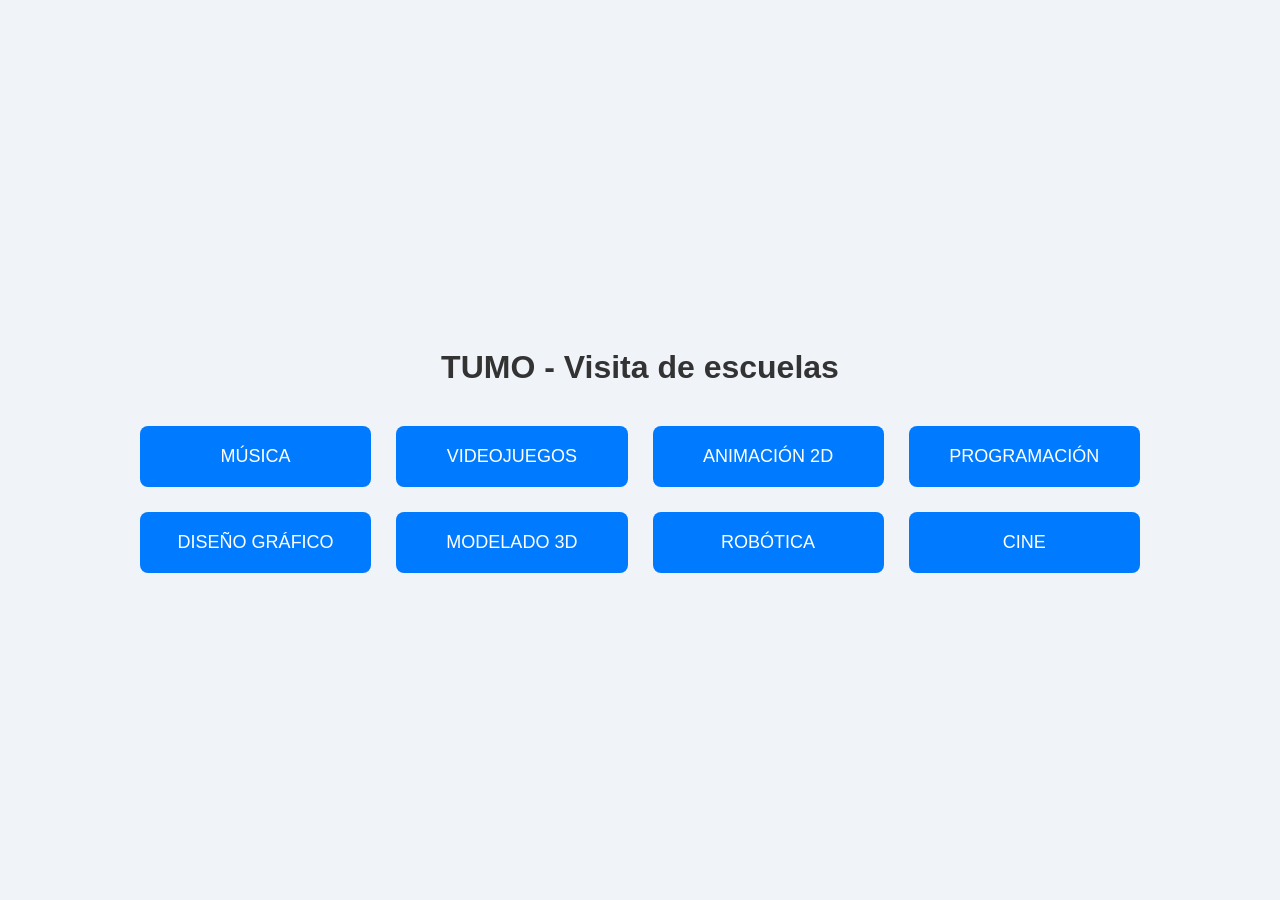
==== index.html @ 1803f35f "Update index.html" ====
<!DOCTYPE html>
<html lang="es">
<head>
  <meta charset="UTF-8">
  <meta http-equiv="X-UA-Compatible" content="IE=edge">
  <meta name="viewport" content="width=device-width, initial-scale=1.0">
  <title>Enlaces de Interés</title>
  <style>
    body {
      background-color: #f0f4f8;
      font-family: 'Segoe UI', Tahoma, Geneva, Verdana, sans-serif;
      display: flex;
      flex-direction: column;
      justify-content: center;
      align-items: center;
      height: 100vh;
      margin: 0;
    }

    h1 {
      font-size: 32px;
      color: #333;
      margin-bottom: 40px;
      text-align: center;
    }

    .contenedor {
      display: grid;
      grid-template-columns: repeat(4, 1fr); /* 4 por fila */
      grid-gap: 25px; /* Espaciado uniforme */
      width: 80%;
      max-width: 1000px;
    }

    a {
      display: flex;
      justify-content: center;
      align-items: center;
      padding: 20px 0;
      text-decoration: none;
      color: white;
      background-color: #007BFF;
      border-radius: 8px;
      font-size: 18px;
      transition: background-color 0.3s ease, transform 0.2s ease;
    }

    a:hover {
      background-color: #0056b3;
      transform: scale(1.05);
    }

    a:active {
      transform: scale(0.98);
    }

    /* Adaptación para pantallas pequeñas */
    @media (max-width: 800px) {
      .contenedor {
        grid-template-columns: repeat(2, 1fr); /* 2 por fila en tablets/móviles */
      }
    }

    @media (max-width: 500px) {
      .contenedor {
        grid-template-columns: 1fr; /* 1 por fila en pantallas muy pequeñas */
      }
    }
  </style>
</head>
<body>
  <h1>TUMO - Visita de escuelas</h1>
  <div class="contenedor">
    <a href="https://www.incredibox.com/" target="_blank">MÚSICA</a>
    <a href="https://tumo-product.github.io/PlatformGames/es_AR.html" target="_blank">VIDEOJUEGOS</a>
    <a href="https://docs.google.com/document/d/1U_kScfsVtxFEGS2MgzhLoNEV428iTcTlWOUAvETYCbE/edit?usp=sharing" target="_blank">ANIMACIÓN 2D</a>
    <a href="https://blockly.games/?lang=es" target="_blank">PROGRAMACIÓN</a>
    <a href="https://docs.google.com/document/d/1U_kScfsVtxFEGS2MgzhLoNEV428iTcTlWOUAvETYCbE/edit?usp=sharing" target="_blank">DISEÑO GRÁFICO</a>
    <a href="https://stephaneginier.com/sculptgl/" target="_blank">MODELADO 3D</a>
    <a href="https://lab.open-roberta.org/" target="_blank">ROBÓTICA</a>
    <a href="https://cloudstopmotion.com/" target="_blank">CINE</a>
  </div>
</body>
</html>
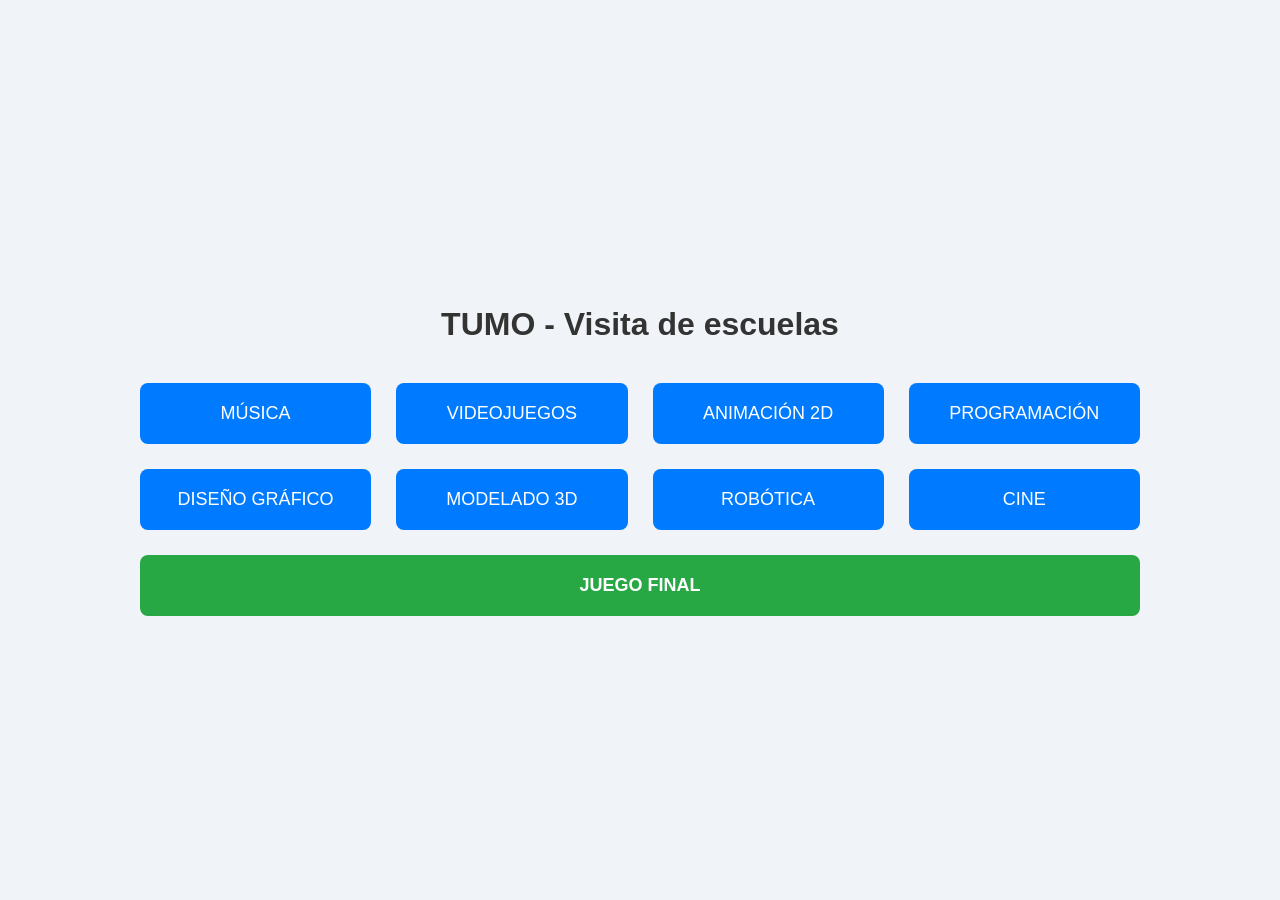
==== commit a9838971: "Update index.html" ====
--- a/index.html
+++ b/index.html
@@ -43,6 +43,7 @@
       border-radius: 8px;
       font-size: 18px;
       transition: background-color 0.3s ease, transform 0.2s ease;
+      text-align: center;
     }
 
     a:hover {
@@ -52,6 +53,17 @@
 
     a:active {
       transform: scale(0.98);
+    }
+
+    /* Estilo especial para el botón final para que resalte y ocupe toda la fila */
+    .btn-final {
+      grid-column: 1 / -1;
+      background-color: #28a745; /* Color verde para diferenciarlo */
+      font-weight: bold;
+    }
+
+    .btn-final:hover {
+      background-color: #218838;
     }
 
     /* Adaptación para pantallas pequeñas */
@@ -74,13 +86,13 @@
     <a href="https://www.incredibox.com/" target="_blank">MÚSICA</a>
     <a href="https://tumo-product.github.io/PlatformGames/es_AR.html" target="_blank">VIDEOJUEGOS</a>
     <a href="https://docs.google.com/document/d/1U_kScfsVtxFEGS2MgzhLoNEV428iTcTlWOUAvETYCbE/edit?usp=sharing" target="_blank">ANIMACIÓN 2D</a>
-    <a href="https://blockly.games/?lang=es" target="_blank">PROGRAMACIÓN</a>
+    <a href="https://compute-it.toxicode.fr/" target="_blank">PROGRAMACIÓN</a>
     <a href="https://docs.google.com/document/d/1U_kScfsVtxFEGS2MgzhLoNEV428iTcTlWOUAvETYCbE/edit?usp=sharing" target="_blank">DISEÑO GRÁFICO</a>
     <a href="https://stephaneginier.com/sculptgl/" target="_blank">MODELADO 3D</a>
     <a href="https://lab.open-roberta.org/" target="_blank">ROBÓTICA</a>
     <a href="https://cloudstopmotion.com/" target="_blank">CINE</a>
+    
+    <a href="https://create.kahoot.it/share/quien-sabe-mas-de-tumo-visitas-de-escuelas/a2e999e1-b8fb-40b3-9820-3d7c8b63f654" target="_blank" class="btn-final">JUEGO FINAL</a>
   </div>
 </body>
 </html>
-
-
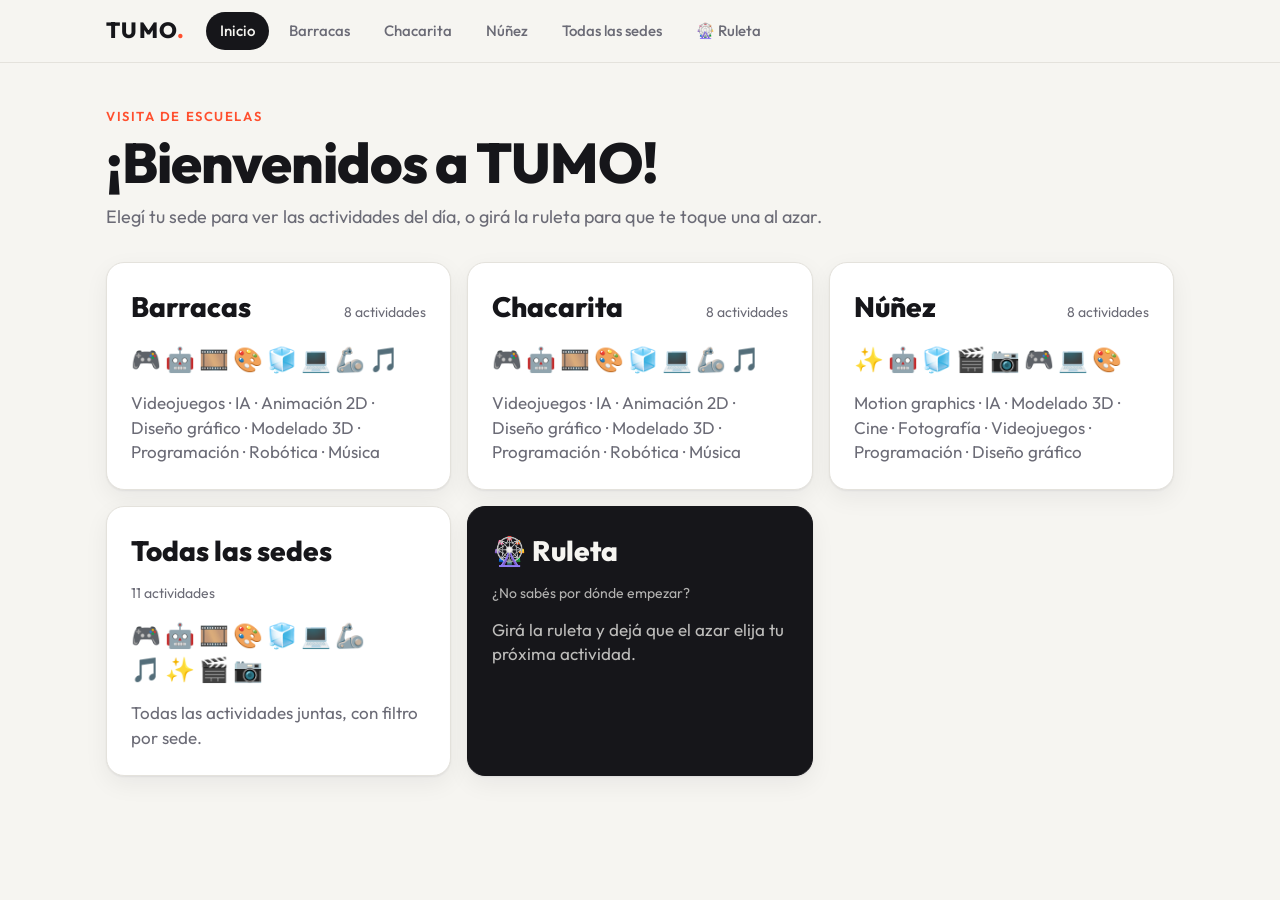
==== commit fb67b3e7: "Cambios en estructura de paginas Secciones  Inicio (index.html): una página para elegir sede, con ac" ====
--- a/index.html
+++ b/index.html
@@ -1,98 +1,24 @@
-<!DOCTYPE html>
-<html lang="es">
-<head>
-  <meta charset="UTF-8">
-  <meta http-equiv="X-UA-Compatible" content="IE=edge">
-  <meta name="viewport" content="width=device-width, initial-scale=1.0">
-  <title>Enlaces de Interés</title>
-  <style>
-    body {
-      background-color: #f0f4f8;
-      font-family: 'Segoe UI', Tahoma, Geneva, Verdana, sans-serif;
-      display: flex;
-      flex-direction: column;
-      justify-content: center;
-      align-items: center;
-      height: 100vh;
-      margin: 0;
-    }
-
-    h1 {
-      font-size: 32px;
-      color: #333;
-      margin-bottom: 40px;
-      text-align: center;
-    }
-
-    .contenedor {
-      display: grid;
-      grid-template-columns: repeat(4, 1fr); /* 4 por fila */
-      grid-gap: 25px; /* Espaciado uniforme */
-      width: 80%;
-      max-width: 1000px;
-    }
-
-    a {
-      display: flex;
-      justify-content: center;
-      align-items: center;
-      padding: 20px 0;
-      text-decoration: none;
-      color: white;
-      background-color: #007BFF;
-      border-radius: 8px;
-      font-size: 18px;
-      transition: background-color 0.3s ease, transform 0.2s ease;
-      text-align: center;
-    }
-
-    a:hover {
-      background-color: #0056b3;
-      transform: scale(1.05);
-    }
-
-    a:active {
-      transform: scale(0.98);
-    }
-
-    /* Estilo especial para el botón final para que resalte y ocupe toda la fila */
-    .btn-final {
-      grid-column: 1 / -1;
-      background-color: #28a745; /* Color verde para diferenciarlo */
-      font-weight: bold;
-    }
-
-    .btn-final:hover {
-      background-color: #218838;
-    }
-
-    /* Adaptación para pantallas pequeñas */
-    @media (max-width: 800px) {
-      .contenedor {
-        grid-template-columns: repeat(2, 1fr); /* 2 por fila en tablets/móviles */
-      }
-    }
-
-    @media (max-width: 500px) {
-      .contenedor {
-        grid-template-columns: 1fr; /* 1 por fila en pantallas muy pequeñas */
-      }
-    }
-  </style>
-</head>
-<body>
-  <h1>TUMO - Visita de escuelas</h1>
-  <div class="contenedor">
-    <a href="https://www.incredibox.com/" target="_blank">MÚSICA</a>
-    <a href="https://tumo-product.github.io/PlatformGames/es_AR.html" target="_blank">VIDEOJUEGOS</a>
-    <a href="https://docs.google.com/document/d/1U_kScfsVtxFEGS2MgzhLoNEV428iTcTlWOUAvETYCbE/edit?usp=sharing" target="_blank">ANIMACIÓN 2D</a>
-    <a href="https://compute-it.toxicode.fr/" target="_blank">PROGRAMACIÓN</a>
-    <a href="https://docs.google.com/document/d/1U_kScfsVtxFEGS2MgzhLoNEV428iTcTlWOUAvETYCbE/edit?usp=sharing" target="_blank">DISEÑO GRÁFICO</a>
-    <a href="https://stephaneginier.com/sculptgl/" target="_blank">MODELADO 3D</a>
-    <a href="https://lab.open-roberta.org/" target="_blank">ROBÓTICA</a>
-    <a href="https://cloudstopmotion.com/" target="_blank">CINE</a>
-    
-    <a href="https://create.kahoot.it/share/quien-sabe-mas-de-tumo-visitas-de-escuelas/a2e999e1-b8fb-40b3-9820-3d7c8b63f654" target="_blank" class="btn-final">JUEGO FINAL</a>
-  </div>
-</body>
-</html>
+<!DOCTYPE html>
+<html lang="es">
+<head>
+  <meta charset="UTF-8">
+  <meta name="viewport" content="width=device-width, initial-scale=1.0">
+  <title>TUMO · Visita de escuelas</title>
+  <link rel="preconnect" href="https://fonts.googleapis.com">
+  <link rel="preconnect" href="https://fonts.gstatic.com" crossorigin>
+  <link href="https://fonts.googleapis.com/css2?family=Outfit:wght@400;500;600;700;800&display=swap" rel="stylesheet">
+  <link rel="stylesheet" href="assets/styles.css">
+</head>
+<body data-base="" data-pagina="inicio">
+  <main>
+    <div class="encabezado">
+      <span class="eyebrow">Visita de escuelas</span>
+      <h1>¡Bienvenidos a TUMO!</h1>
+      <p class="bajada">Elegí tu sede para ver las actividades del día, o girá la ruleta para que te toque una al azar.</p>
+    </div>
+    <div class="hub" id="hub"></div>
+  </main>
+  <script src="assets/data.js"></script>
+  <script src="assets/app.js"></script>
+</body>
+</html>
--- a/assets/styles.css
+++ b/assets/styles.css
@@ -0,0 +1,421 @@
+:root {
+  --bg: #f6f5f1;
+  --surface: #ffffff;
+  --ink: #16161a;
+  --muted: #6b6b76;
+  --line: #e4e2dc;
+  --accent: #ff4f2e;
+  --accent-ink: #ffffff;
+  --shadow: 0 1px 2px rgba(20, 20, 30, .06), 0 8px 24px rgba(20, 20, 30, .06);
+  --radius: 18px;
+}
+
+@media (prefers-color-scheme: dark) {
+  :root {
+    --bg: #111114;
+    --surface: #1b1b20;
+    --ink: #f2f2f4;
+    --muted: #a0a0ab;
+    --line: #2c2c34;
+    --shadow: 0 1px 2px rgba(0, 0, 0, .4), 0 8px 24px rgba(0, 0, 0, .3);
+  }
+}
+
+* { box-sizing: border-box; }
+
+body {
+  margin: 0;
+  min-height: 100vh;
+  background: var(--bg);
+  color: var(--ink);
+  font-family: "Outfit", "Segoe UI", system-ui, sans-serif;
+  font-size: 17px;
+  line-height: 1.45;
+  -webkit-font-smoothing: antialiased;
+}
+
+a { color: inherit; }
+
+/* ---------- Navegación ---------- */
+.topbar {
+  position: sticky;
+  top: 0;
+  z-index: 10;
+  background: color-mix(in srgb, var(--bg) 85%, transparent);
+  backdrop-filter: blur(10px);
+  -webkit-backdrop-filter: blur(10px);
+  border-bottom: 1px solid var(--line);
+}
+
+.topbar-inner {
+  max-width: 1100px;
+  margin: 0 auto;
+  padding: 12px 16px;
+  display: flex;
+  align-items: center;
+  gap: 20px;
+}
+
+.logo {
+  font-weight: 800;
+  font-size: 22px;
+  letter-spacing: .06em;
+  text-decoration: none;
+  flex-shrink: 0;
+}
+
+.logo span { color: var(--accent); }
+
+.nav {
+  display: flex;
+  gap: 6px;
+  overflow-x: auto;
+  scrollbar-width: none;
+}
+
+.nav::-webkit-scrollbar { display: none; }
+
+.nav a {
+  padding: 8px 14px;
+  border-radius: 999px;
+  text-decoration: none;
+  font-weight: 500;
+  font-size: 15px;
+  color: var(--muted);
+  white-space: nowrap;
+  transition: background .2s, color .2s;
+}
+
+.nav a:hover { background: var(--surface); color: var(--ink); }
+.nav a.activo { background: var(--ink); color: var(--bg); }
+
+/* ---------- Layout ---------- */
+main {
+  max-width: 1100px;
+  margin: 0 auto;
+  padding: 40px 16px 64px;
+}
+
+.encabezado { margin-bottom: 32px; }
+
+.eyebrow {
+  display: inline-block;
+  font-size: 13px;
+  font-weight: 600;
+  letter-spacing: .12em;
+  text-transform: uppercase;
+  color: var(--accent);
+  margin-bottom: 8px;
+}
+
+h1 {
+  font-size: clamp(32px, 6vw, 56px);
+  line-height: 1.05;
+  margin: 0 0 12px;
+  font-weight: 800;
+  letter-spacing: -.02em;
+}
+
+.bajada {
+  color: var(--muted);
+  font-size: 18px;
+  margin: 0;
+  max-width: 60ch;
+}
+
+/* ---------- Tarjetas de actividad ---------- */
+.grid {
+  display: grid;
+  grid-template-columns: repeat(auto-fill, minmax(220px, 1fr));
+  gap: 16px;
+}
+
+.card {
+  --c: var(--accent);
+  position: relative;
+  display: flex;
+  flex-direction: column;
+  gap: 18px;
+  padding: 20px;
+  min-height: 170px;
+  background: var(--surface);
+  border: 1px solid var(--line);
+  border-radius: var(--radius);
+  box-shadow: var(--shadow);
+  text-decoration: none;
+  overflow: hidden;
+  transition: transform .2s ease, border-color .2s ease;
+}
+
+.card::after {
+  content: "";
+  position: absolute;
+  inset: auto 0 0 0;
+  height: 4px;
+  background: var(--c);
+  transform: scaleX(0);
+  transform-origin: left;
+  transition: transform .25s ease;
+}
+
+.card:hover { transform: translateY(-4px); border-color: var(--c); }
+.card:hover::after { transform: scaleX(1); }
+.card:active { transform: translateY(-1px) scale(.99); }
+
+.card-icono {
+  width: 56px;
+  height: 56px;
+  display: grid;
+  place-items: center;
+  font-size: 30px;
+  border-radius: 16px;
+  background: color-mix(in srgb, var(--c) 16%, transparent);
+}
+
+.card-nombre {
+  font-size: 21px;
+  font-weight: 700;
+  margin-top: auto;
+}
+
+.card-pie {
+  display: flex;
+  align-items: center;
+  justify-content: space-between;
+  gap: 8px;
+  color: var(--muted);
+  font-size: 14px;
+}
+
+.card-flecha {
+  font-size: 18px;
+  color: var(--c);
+  transition: transform .2s;
+}
+
+.card:hover .card-flecha { transform: translate(3px, -3px); }
+
+.badges { display: flex; flex-wrap: wrap; gap: 4px; }
+
+.badge {
+  font-size: 12px;
+  padding: 2px 8px;
+  border-radius: 999px;
+  border: 1px solid var(--line);
+  color: var(--muted);
+}
+
+.card.oculta { display: none; }
+
+/* ---------- Botón juego final ---------- */
+.final {
+  margin-top: 24px;
+  display: flex;
+  align-items: center;
+  justify-content: center;
+  gap: 12px;
+  padding: 22px;
+  border-radius: var(--radius);
+  background: var(--ink);
+  color: var(--bg);
+  font-size: 22px;
+  font-weight: 700;
+  text-decoration: none;
+  letter-spacing: .02em;
+  transition: transform .2s, background .2s;
+}
+
+.final:hover { transform: translateY(-3px); background: var(--accent); color: var(--accent-ink); }
+
+/* ---------- Filtros ---------- */
+.filtros {
+  display: flex;
+  flex-wrap: wrap;
+  gap: 8px;
+  margin-bottom: 24px;
+}
+
+.chip {
+  font: inherit;
+  font-size: 15px;
+  font-weight: 500;
+  padding: 8px 16px;
+  border-radius: 999px;
+  border: 1px solid var(--line);
+  background: var(--surface);
+  color: var(--ink);
+  cursor: pointer;
+  transition: background .2s, color .2s, border-color .2s;
+}
+
+.chip:hover { border-color: var(--ink); }
+.chip.activo { background: var(--ink); color: var(--bg); border-color: var(--ink); }
+
+/* ---------- Inicio ---------- */
+.hub {
+  display: grid;
+  grid-template-columns: repeat(auto-fill, minmax(300px, 1fr));
+  gap: 16px;
+}
+
+.sede {
+  display: flex;
+  flex-direction: column;
+  gap: 14px;
+  padding: 24px;
+  background: var(--surface);
+  border: 1px solid var(--line);
+  border-radius: var(--radius);
+  box-shadow: var(--shadow);
+  text-decoration: none;
+  transition: transform .2s, border-color .2s;
+}
+
+.sede:hover { transform: translateY(-4px); border-color: var(--ink); }
+
+.sede-titulo {
+  display: flex;
+  flex-wrap: wrap;
+  align-items: baseline;
+  justify-content: space-between;
+  gap: 12px;
+}
+
+.sede-titulo h2 { margin: 0; font-size: 28px; font-weight: 800; }
+.sede-titulo span { color: var(--muted); font-size: 14px; }
+
+.sede-iconos { font-size: 24px; letter-spacing: 4px; }
+
+.sede.destacada { background: var(--ink); color: var(--bg); border-color: var(--ink); }
+.sede.destacada .sede-titulo span { color: inherit; opacity: .7; }
+.sede.destacada:hover { background: var(--accent); border-color: var(--accent); color: var(--accent-ink); }
+
+.sede p { margin: 0; color: var(--muted); }
+.sede.destacada p { color: inherit; opacity: .75; }
+
+/* ---------- Ruleta ---------- */
+.ruleta-layout {
+  display: grid;
+  grid-template-columns: minmax(0, 1fr) minmax(0, 360px);
+  gap: 40px;
+  align-items: center;
+}
+
+.ruleta {
+  position: relative;
+  width: min(100%, 480px);
+  aspect-ratio: 1;
+  margin: 0 auto;
+}
+
+.ruleta canvas {
+  width: 100%;
+  height: 100%;
+  display: block;
+  border-radius: 50%;
+  box-shadow: var(--shadow), 0 0 0 8px var(--surface), 0 0 0 9px var(--line);
+  transition: transform 5s cubic-bezier(.12, .7, .1, 1);
+}
+
+.ruleta-puntero {
+  position: absolute;
+  top: -14px;
+  left: 50%;
+  transform: translateX(-50%);
+  width: 0;
+  height: 0;
+  border-left: 18px solid transparent;
+  border-right: 18px solid transparent;
+  border-top: 32px solid var(--ink);
+  filter: drop-shadow(0 3px 4px rgba(0, 0, 0, .25));
+  z-index: 2;
+}
+
+.ruleta-centro {
+  position: absolute;
+  inset: 50% auto auto 50%;
+  width: 22%;
+  aspect-ratio: 1;
+  transform: translate(-50%, -50%);
+  border-radius: 50%;
+  border: 0;
+  background: var(--ink);
+  color: var(--bg);
+  font: inherit;
+  font-weight: 800;
+  font-size: clamp(14px, 3.4vw, 20px);
+  letter-spacing: .04em;
+  cursor: pointer;
+  box-shadow: 0 0 0 6px var(--surface);
+  transition: background .2s, transform .2s;
+}
+
+.ruleta-centro:hover:not(:disabled) { background: var(--accent); transform: translate(-50%, -50%) scale(1.06); }
+.ruleta-centro:disabled { cursor: default; opacity: .85; }
+
+.panel {
+  padding: 24px;
+  background: var(--surface);
+  border: 1px solid var(--line);
+  border-radius: var(--radius);
+  box-shadow: var(--shadow);
+}
+
+.panel h2 { margin: 0 0 6px; font-size: 15px; font-weight: 600; color: var(--muted); }
+
+.resultado { text-align: center; padding: 16px 0 4px; }
+.resultado-icono { font-size: 64px; line-height: 1; }
+.resultado-nombre { font-size: 32px; font-weight: 800; margin: 10px 0 4px; }
+.resultado-vacio { color: var(--muted); padding: 24px 0; text-align: center; }
+
+.resultado.aparece { animation: aparece .45s cubic-bezier(.2, 1.4, .4, 1); }
+
+@keyframes aparece {
+  from { opacity: 0; transform: scale(.85); }
+  to { opacity: 1; transform: none; }
+}
+
+.acciones { display: grid; gap: 10px; margin-top: 20px; }
+
+.boton {
+  display: flex;
+  align-items: center;
+  justify-content: center;
+  gap: 8px;
+  padding: 14px 18px;
+  border-radius: 14px;
+  border: 1px solid var(--line);
+  background: var(--surface);
+  color: var(--ink);
+  font: inherit;
+  font-weight: 700;
+  text-decoration: none;
+  cursor: pointer;
+  transition: transform .15s, background .2s, color .2s;
+}
+
+.boton:hover:not(:disabled) { transform: translateY(-2px); }
+.boton:disabled { opacity: .45; cursor: default; }
+.boton.primario { background: var(--accent); border-color: var(--accent); color: var(--accent-ink); }
+
+.panel .filtros { margin: 12px 0 0; }
+.panel + .panel { margin-top: 16px; }
+
+@media (max-width: 860px) {
+  .ruleta-layout { grid-template-columns: 1fr; gap: 28px; }
+}
+
+@media (max-width: 520px) {
+  main { padding-top: 28px; }
+  .grid { grid-template-columns: repeat(2, minmax(0, 1fr)); gap: 12px; }
+  .card { padding: 16px; min-height: 150px; gap: 12px; }
+  .card-icono { width: 48px; height: 48px; font-size: 26px; }
+  .card-nombre { font-size: 18px; }
+  .logo { font-size: 19px; }
+  .topbar-inner { gap: 12px; }
+}
+
+@media (prefers-reduced-motion: reduce) {
+  .ruleta canvas { transition-duration: .01s; }
+  .card, .sede, .final, .boton { transition: none; }
+}
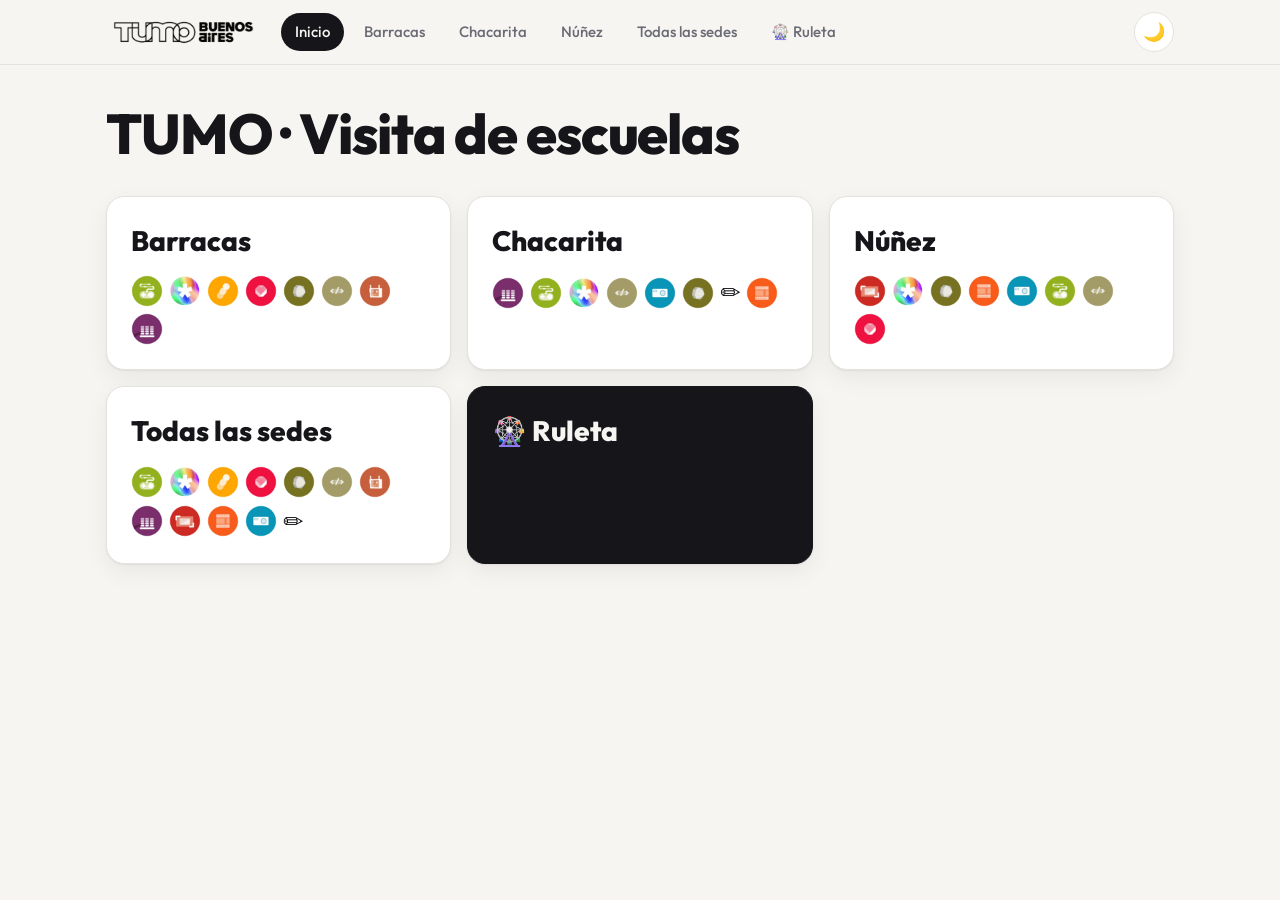
==== commit c1b28dab: "mejora diseño" ====
--- a/index.html
+++ b/index.html
@@ -4,6 +4,7 @@
   <meta charset="UTF-8">
   <meta name="viewport" content="width=device-width, initial-scale=1.0">
   <title>TUMO · Visita de escuelas</title>
+  <script>try { if (localStorage.getItem("tema") === "oscuro") document.documentElement.dataset.theme = "dark"; } catch (e) {}</script>
   <link rel="preconnect" href="https://fonts.googleapis.com">
   <link rel="preconnect" href="https://fonts.gstatic.com" crossorigin>
   <link href="https://fonts.googleapis.com/css2?family=Outfit:wght@400;500;600;700;800&display=swap" rel="stylesheet">
@@ -12,9 +13,7 @@
 <body data-base="" data-pagina="inicio">
   <main>
     <div class="encabezado">
-      <span class="eyebrow">Visita de escuelas</span>
-      <h1>¡Bienvenidos a TUMO!</h1>
-      <p class="bajada">Elegí tu sede para ver las actividades del día, o girá la ruleta para que te toque una al azar.</p>
+      <h1>TUMO · Visita de escuelas</h1>
     </div>
     <div class="hub" id="hub"></div>
   </main>
--- a/assets/styles.css
+++ b/assets/styles.css
@@ -10,15 +10,14 @@
   --radius: 18px;
 }
 
-@media (prefers-color-scheme: dark) {
-  :root {
-    --bg: #111114;
-    --surface: #1b1b20;
-    --ink: #f2f2f4;
-    --muted: #a0a0ab;
-    --line: #2c2c34;
-    --shadow: 0 1px 2px rgba(0, 0, 0, .4), 0 8px 24px rgba(0, 0, 0, .3);
-  }
+/* Tema oscuro: se activa con el botón 🌙 del encabezado (claro por defecto). */
+:root[data-theme="dark"] {
+  --bg: #111114;
+  --surface: #1b1b20;
+  --ink: #f2f2f4;
+  --muted: #a0a0ab;
+  --line: #2c2c34;
+  --shadow: 0 1px 2px rgba(0, 0, 0, .4), 0 8px 24px rgba(0, 0, 0, .3);
 }
 
 * { box-sizing: border-box; }
@@ -66,6 +65,27 @@
 
 .logo span { color: var(--accent); }
 
+/* El logo es blanco: en tema claro se invierte para que quede oscuro. */
+.logo-img { display: block; height: 34px; width: auto; filter: invert(1); }
+:root[data-theme="dark"] .logo-img { filter: none; }
+
+.tema {
+  margin-left: auto;
+  flex-shrink: 0;
+  width: 40px;
+  height: 40px;
+  display: grid;
+  place-items: center;
+  border-radius: 50%;
+  border: 1px solid var(--line);
+  background: var(--surface);
+  font-size: 18px;
+  cursor: pointer;
+  transition: border-color .2s;
+}
+
+.tema:hover { border-color: var(--ink); }
+
 .nav {
   display: flex;
   gap: 6px;
@@ -172,6 +192,33 @@
   background: color-mix(in srgb, var(--c) 16%, transparent);
 }
 
+.card-icono.con-logo { background: none; }
+
+.card-icono.animado {
+  display: block;
+  width: 72px;
+  height: 72px;
+  background: none;
+  border-radius: 50%;
+  overflow: hidden;
+}
+
+.card-icono .sprite-filas {
+  animation-name: sprite-filas;
+  animation-iteration-count: infinite;
+}
+
+.card-icono .sprite {
+  height: auto;
+  max-width: none;
+  animation-name: sprite-columnas;
+  animation-iteration-count: infinite;
+}
+
+@keyframes sprite-filas { to { transform: translateY(-100%); } }
+@keyframes sprite-columnas { to { transform: translateX(-100%); } }
+.card-icono img { width: 100%; height: 100%; display: block; }
+
 .card-nombre {
   font-size: 21px;
   font-weight: 700;
@@ -284,7 +331,8 @@
 .sede-titulo h2 { margin: 0; font-size: 28px; font-weight: 800; }
 .sede-titulo span { color: var(--muted); font-size: 14px; }
 
-.sede-iconos { font-size: 24px; letter-spacing: 4px; }
+.sede-iconos { display: flex; flex-wrap: wrap; align-items: center; gap: 6px; font-size: 24px; }
+.sede-iconos img { width: 32px; height: 32px; display: block; }
 
 .sede.destacada { background: var(--ink); color: var(--bg); border-color: var(--ink); }
 .sede.destacada .sede-titulo span { color: inherit; opacity: .7; }
@@ -365,6 +413,7 @@
 
 .resultado { text-align: center; padding: 16px 0 4px; }
 .resultado-icono { font-size: 64px; line-height: 1; }
+.resultado-icono img { width: 96px; height: 96px; display: block; margin: 0 auto; }
 .resultado-nombre { font-size: 32px; font-weight: 800; margin: 10px 0 4px; }
 .resultado-vacio { color: var(--muted); padding: 24px 0; text-align: center; }
 
@@ -410,12 +459,15 @@
   .grid { grid-template-columns: repeat(2, minmax(0, 1fr)); gap: 12px; }
   .card { padding: 16px; min-height: 150px; gap: 12px; }
   .card-icono { width: 48px; height: 48px; font-size: 26px; }
+  .card-icono.animado { width: 60px; height: 60px; }
   .card-nombre { font-size: 18px; }
   .logo { font-size: 19px; }
+  .logo-img { height: 26px; }
   .topbar-inner { gap: 12px; }
 }
 
 @media (prefers-reduced-motion: reduce) {
   .ruleta canvas { transition-duration: .01s; }
+  .card-icono .sprite, .card-icono .sprite-filas { animation-play-state: paused; }
   .card, .sede, .final, .boton { transition: none; }
 }
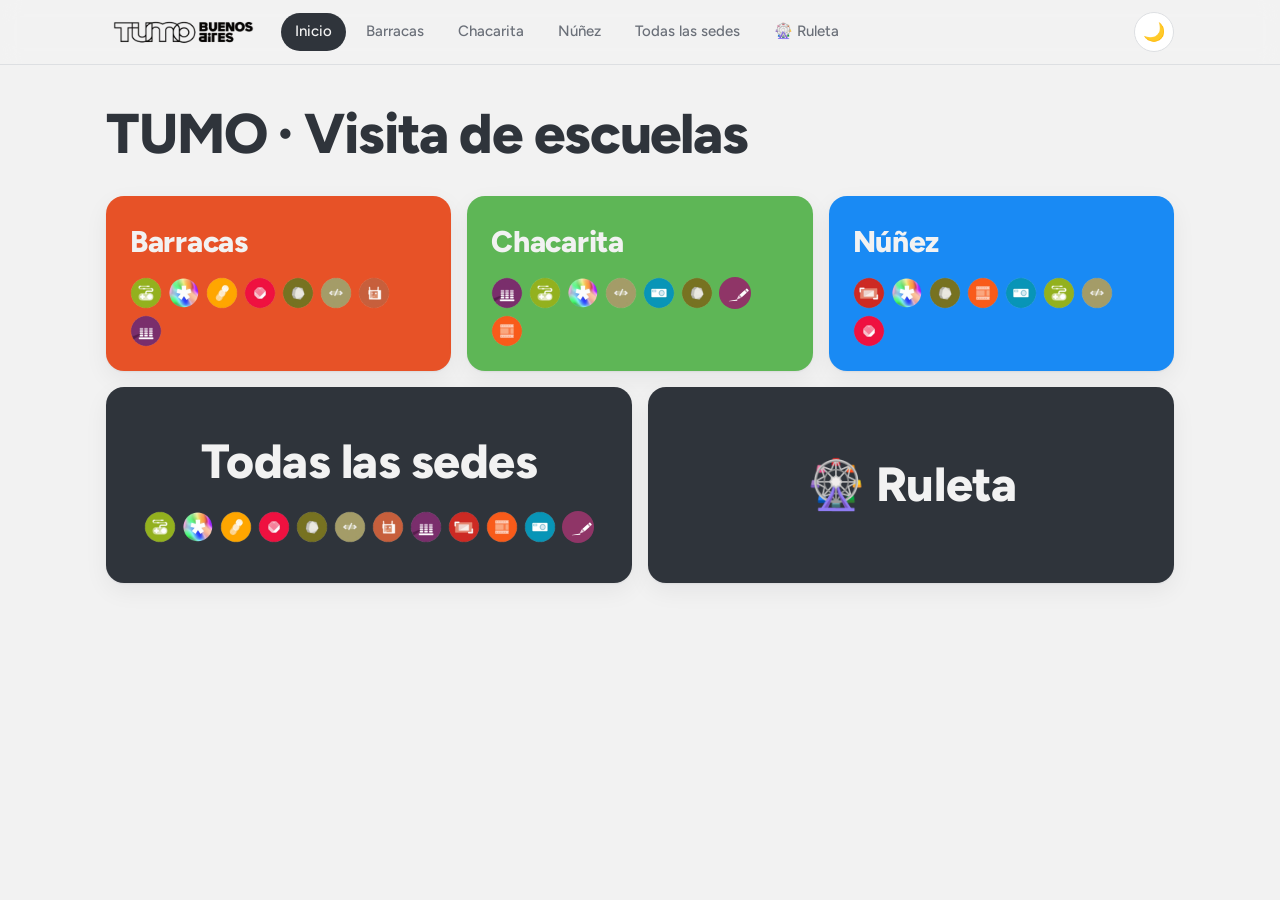
==== commit f4a61f01: "cambio colores" ====
--- a/index.html
+++ b/index.html
@@ -7,7 +7,7 @@
   <script>try { if (localStorage.getItem("tema") === "oscuro") document.documentElement.dataset.theme = "dark"; } catch (e) {}</script>
   <link rel="preconnect" href="https://fonts.googleapis.com">
   <link rel="preconnect" href="https://fonts.gstatic.com" crossorigin>
-  <link href="https://fonts.googleapis.com/css2?family=Outfit:wght@400;500;600;700;800&display=swap" rel="stylesheet">
+  <link href="https://fonts.googleapis.com/css2?family=Figtree:wght@400;500;600;700;800;900&display=swap" rel="stylesheet">
   <link rel="stylesheet" href="assets/styles.css">
 </head>
 <body data-base="" data-pagina="inicio">
--- a/assets/styles.css
+++ b/assets/styles.css
@@ -1,22 +1,37 @@
 :root {
-  --bg: #f6f5f1;
+  /* Paleta del Manual de Marca TUMO 2026 */
+  --blanco: #f2f2f2;          /* Blanco Gastado (institucional) */
+  --negro: #2f343b;           /* Negro (institucional) */
+  --barracas: #e75227;        /* Rojo Barracas */
+  --barracas-oscuro: #73250e; /* Rojo Oscuro */
+  --barracas-claro: #f6ab1e;  /* Amarillo Barracas */
+  --nunez: #198af4;           /* Azul Núñez */
+  --nunez-oscuro: #07447d;
+  --nunez-claro: #82affd;
+  --chacarita: #5eb656;       /* Verde Chacarita */
+  --chacarita-oscuro: #294a26;
+  --chacarita-claro: #8eeb85;
+
+  --bg: var(--blanco);
   --surface: #ffffff;
-  --ink: #16161a;
-  --muted: #6b6b76;
-  --line: #e4e2dc;
-  --accent: #ff4f2e;
-  --accent-ink: #ffffff;
+  --ink: var(--negro);
+  --muted: #6b7079;
+  --line: #dddfe2;
+  --accent: var(--negro);
+  --accent-ink: var(--blanco);
   --shadow: 0 1px 2px rgba(20, 20, 30, .06), 0 8px 24px rgba(20, 20, 30, .06);
   --radius: 18px;
 }
 
 /* Tema oscuro: se activa con el botón 🌙 del encabezado (claro por defecto). */
 :root[data-theme="dark"] {
-  --bg: #111114;
-  --surface: #1b1b20;
-  --ink: #f2f2f4;
-  --muted: #a0a0ab;
-  --line: #2c2c34;
+  --bg: #1e2227;
+  --surface: var(--negro);
+  --ink: var(--blanco);
+  --muted: #a3a8b0;
+  --line: #3d434b;
+  --accent: var(--blanco);
+  --accent-ink: var(--negro);
   --shadow: 0 1px 2px rgba(0, 0, 0, .4), 0 8px 24px rgba(0, 0, 0, .3);
 }
 
@@ -27,13 +42,31 @@
   min-height: 100vh;
   background: var(--bg);
   color: var(--ink);
-  font-family: "Outfit", "Segoe UI", system-ui, sans-serif;
+  /* La tipografía de marca es Maax (no es libre); Figtree es la alternativa web más parecida. */
+  font-family: "Figtree", "Segoe UI", system-ui, sans-serif;
   font-size: 17px;
   line-height: 1.45;
   -webkit-font-smoothing: antialiased;
 }
 
 a { color: inherit; }
+
+/* ---------- Páginas de sede: fondo con el color de la sede ---------- */
+/* Cada sede usa solo su propia paleta, más blanco y negro: Barracas sin el amarillo, rojos nada más. */
+body[data-sede="barracas"] { --sede: var(--barracas); --sede-oscuro: var(--barracas-oscuro); --sede-claro: var(--blanco); }
+body[data-sede="chacarita"] { --sede: var(--chacarita); --sede-oscuro: var(--chacarita-oscuro); --sede-claro: var(--chacarita-claro); }
+body[data-sede="nunez"] { --sede: var(--nunez); --sede-oscuro: var(--nunez-oscuro); --sede-claro: var(--nunez-claro); }
+
+body[data-sede] { --bg: var(--sede); --surface: var(--blanco); color: var(--blanco); }
+:root[data-theme="dark"] body[data-sede] { --bg: var(--sede-oscuro); --surface: var(--negro); }
+body[data-sede] .topbar { border-bottom-color: rgba(255, 255, 255, .2); }
+body[data-sede] .logo-img { filter: none; }
+
+/* Recurso gráfico "TUMO path": una píldora y dos puntos, con los colores de la propia sede. */
+.path { display: flex; align-items: center; gap: 8px; margin-top: 4px; }
+.path span { width: 72px; height: 14px; border-radius: 999px; background: var(--blanco); }
+.path i { width: 14px; height: 14px; border-radius: 50%; background: var(--sede-oscuro); }
+:root[data-theme="dark"] .path i { background: var(--sede); }
 
 /* ---------- Navegación ---------- */
 .topbar {
@@ -151,7 +184,7 @@
 }
 
 .card {
-  --c: var(--accent);
+  --c: var(--sede, var(--accent)); /* en una sede, los acentos son del color de la sede */
   position: relative;
   display: flex;
   flex-direction: column;
@@ -162,6 +195,7 @@
   border: 1px solid var(--line);
   border-radius: var(--radius);
   box-shadow: var(--shadow);
+  color: var(--ink);
   text-decoration: none;
   overflow: hidden;
   transition: transform .2s ease, border-color .2s ease;
@@ -246,11 +280,15 @@
 
 .badge {
   font-size: 12px;
+  font-weight: 600;
   padding: 2px 8px;
   border-radius: 999px;
-  border: 1px solid var(--line);
-  color: var(--muted);
-}
+  color: var(--blanco);
+}
+
+.badge[data-sede="barracas"] { background: var(--barracas); }
+.badge[data-sede="chacarita"] { background: var(--chacarita); }
+.badge[data-sede="nunez"] { background: var(--nunez); }
 
 .card.oculta { display: none; }
 
@@ -272,7 +310,11 @@
   transition: transform .2s, background .2s;
 }
 
-.final:hover { transform: translateY(-3px); background: var(--accent); color: var(--accent-ink); }
+.final:hover { transform: translateY(-3px); }
+
+body[data-sede] .final { background: var(--sede-oscuro); color: var(--blanco); }
+body[data-sede] .final:hover { background: var(--sede-claro); color: var(--sede-oscuro); }
+:root[data-theme="dark"] body[data-sede] .final { background: var(--sede); }
 
 /* ---------- Filtros ---------- */
 .filtros {
@@ -299,47 +341,53 @@
 .chip.activo { background: var(--ink); color: var(--bg); border-color: var(--ink); }
 
 /* ---------- Inicio ---------- */
+/* Arriba las tres sedes; abajo, en dos columnas, todas las sedes y la ruleta. */
 .hub {
   display: grid;
-  grid-template-columns: repeat(auto-fill, minmax(300px, 1fr));
+  grid-template-columns: repeat(6, minmax(0, 1fr));
   gap: 16px;
 }
 
 .sede {
+  grid-column: span 2;
   display: flex;
   flex-direction: column;
   gap: 14px;
   padding: 24px;
-  background: var(--surface);
-  border: 1px solid var(--line);
+  min-height: 170px;
   border-radius: var(--radius);
   box-shadow: var(--shadow);
   text-decoration: none;
-  transition: transform .2s, border-color .2s;
-}
-
-.sede:hover { transform: translateY(-4px); border-color: var(--ink); }
-
-.sede-titulo {
-  display: flex;
-  flex-wrap: wrap;
-  align-items: baseline;
-  justify-content: space-between;
-  gap: 12px;
-}
-
-.sede-titulo h2 { margin: 0; font-size: 28px; font-weight: 800; }
-.sede-titulo span { color: var(--muted); font-size: 14px; }
-
-.sede-iconos { display: flex; flex-wrap: wrap; align-items: center; gap: 6px; font-size: 24px; }
+  transition: transform .2s, background .2s;
+}
+
+.sede:hover { transform: translateY(-4px); }
+
+.sede-titulo h2 { margin: 0; font-size: 30px; font-weight: 800; letter-spacing: -.01em; }
+
+.sede-iconos { display: flex; flex-wrap: wrap; align-items: center; gap: 6px; font-size: 24px; margin-top: auto; }
 .sede-iconos img { width: 32px; height: 32px; display: block; }
 
-.sede.destacada { background: var(--ink); color: var(--bg); border-color: var(--ink); }
-.sede.destacada .sede-titulo span { color: inherit; opacity: .7; }
-.sede.destacada:hover { background: var(--accent); border-color: var(--accent); color: var(--accent-ink); }
-
-.sede p { margin: 0; color: var(--muted); }
-.sede.destacada p { color: inherit; opacity: .75; }
+.sede-color { color: var(--blanco); }
+.sede-color[data-sede="barracas"] { background: var(--barracas); }
+.sede-color[data-sede="barracas"]:hover { background: var(--barracas-oscuro); }
+.sede-color[data-sede="chacarita"] { background: var(--chacarita); }
+.sede-color[data-sede="chacarita"]:hover { background: var(--chacarita-oscuro); }
+.sede-color[data-sede="nunez"] { background: var(--nunez); }
+.sede-color[data-sede="nunez"]:hover { background: var(--nunez-oscuro); }
+
+/* Todas las sedes y ruleta: mismo color, grandes y centradas. */
+.sede.destacada {
+  grid-column: span 3;
+  align-items: center;
+  justify-content: center;
+  text-align: center;
+  padding: 40px 24px;
+  background: var(--ink);
+  color: var(--bg);
+}
+.sede.destacada .sede-titulo h2 { font-size: clamp(32px, 5vw, 48px); }
+.sede.destacada .sede-iconos { justify-content: center; margin-top: 0; }
 
 /* ---------- Ruleta ---------- */
 .ruleta-layout {
@@ -398,7 +446,7 @@
   transition: background .2s, transform .2s;
 }
 
-.ruleta-centro:hover:not(:disabled) { background: var(--accent); transform: translate(-50%, -50%) scale(1.06); }
+.ruleta-centro:hover:not(:disabled) { transform: translate(-50%, -50%) scale(1.06); }
 .ruleta-centro:disabled { cursor: default; opacity: .85; }
 
 .panel {
@@ -452,6 +500,12 @@
 
 @media (max-width: 860px) {
   .ruleta-layout { grid-template-columns: 1fr; gap: 28px; }
+  .sede { grid-column: span 3; }
+  .sede-color:nth-child(3) { grid-column: span 6; }
+}
+
+@media (max-width: 600px) {
+  .sede, .sede.destacada, .sede-color:nth-child(3) { grid-column: 1 / -1; }
 }
 
 @media (max-width: 520px) {
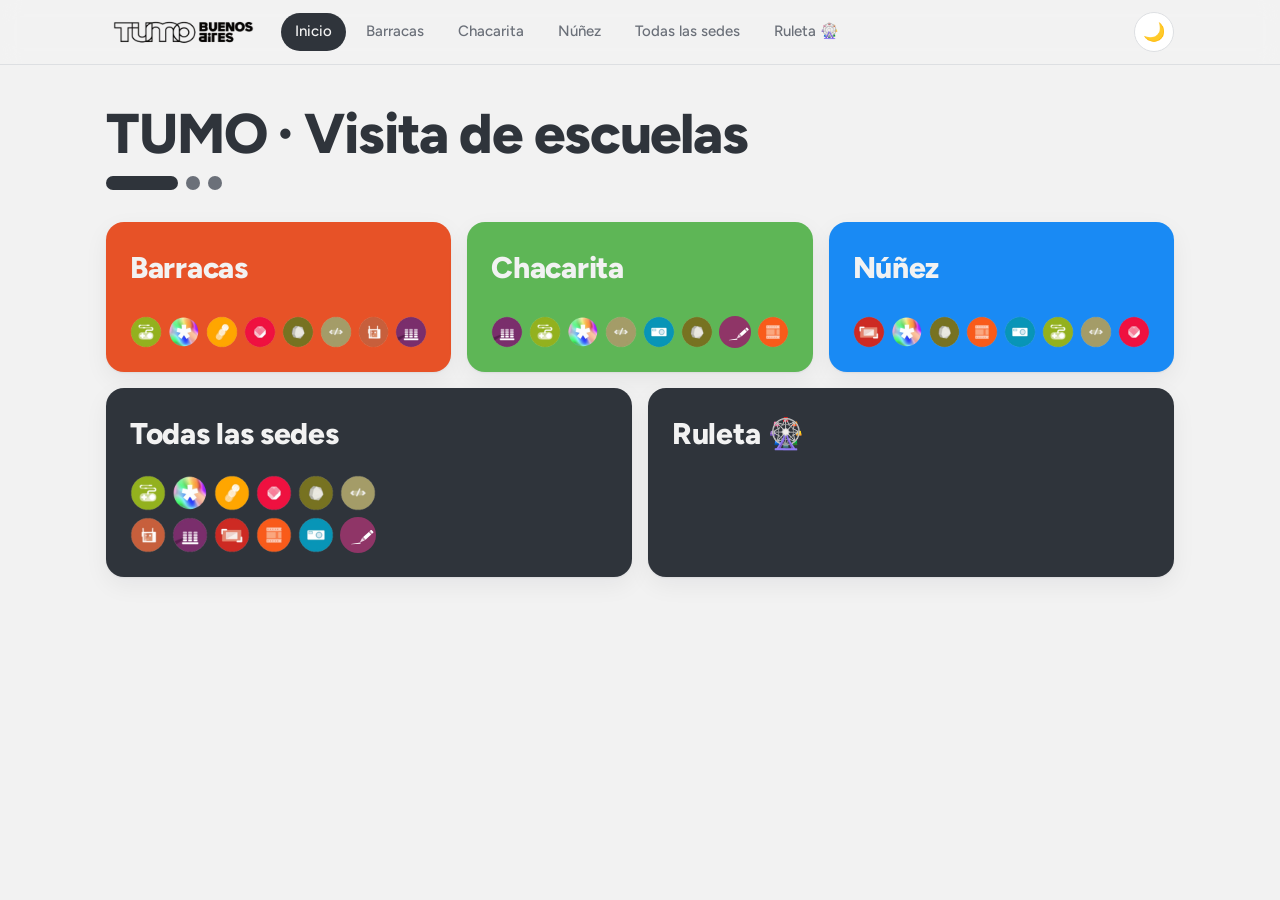
==== commit 3cb32845: "cambios diseño" ====
--- a/index.html
+++ b/index.html
@@ -14,6 +14,7 @@
   <main>
     <div class="encabezado">
       <h1>TUMO · Visita de escuelas</h1>
+      <div class="path" aria-hidden="true"><span></span><i></i><i></i></div>
     </div>
     <div class="hub" id="hub"></div>
   </main>
--- a/assets/styles.css
+++ b/assets/styles.css
@@ -62,11 +62,27 @@
 body[data-sede] .topbar { border-bottom-color: rgba(255, 255, 255, .2); }
 body[data-sede] .logo-img { filter: none; }
 
-/* Recurso gráfico "TUMO path": una píldora y dos puntos, con los colores de la propia sede. */
+/* Botones de actividad semitransparentes sobre el color de la sede. */
+body[data-sede] .card {
+  background: rgba(242, 242, 242, .55);
+  border-color: rgba(255, 255, 255, .45);
+  backdrop-filter: blur(6px);
+  -webkit-backdrop-filter: blur(6px);
+  box-shadow: none;
+  transition: transform .2s ease, background .2s ease;
+}
+body[data-sede] .card:hover { background: rgba(242, 242, 242, .8); }
+:root[data-theme="dark"] body[data-sede] .card { background: rgba(47, 52, 59, .55); border-color: rgba(255, 255, 255, .12); }
+:root[data-theme="dark"] body[data-sede] .card:hover { background: rgba(47, 52, 59, .8); }
+
+/* Recurso gráfico "TUMO path" bajo cada título: una píldora y dos puntos.
+   En páginas generales va en negro institucional; en cada sede, con los colores de la sede. */
 .path { display: flex; align-items: center; gap: 8px; margin-top: 4px; }
-.path span { width: 72px; height: 14px; border-radius: 999px; background: var(--blanco); }
-.path i { width: 14px; height: 14px; border-radius: 50%; background: var(--sede-oscuro); }
-:root[data-theme="dark"] .path i { background: var(--sede); }
+.path span { width: 72px; height: 14px; border-radius: 999px; background: var(--ink); }
+.path i { width: 14px; height: 14px; border-radius: 50%; background: var(--muted); }
+body[data-sede] .path span { background: var(--blanco); }
+body[data-sede] .path i { background: var(--sede-oscuro); }
+:root[data-theme="dark"] body[data-sede] .path i { background: var(--sede); }
 
 /* ---------- Navegación ---------- */
 .topbar {
@@ -300,7 +316,7 @@
   justify-content: center;
   gap: 12px;
   padding: 22px;
-  border-radius: var(--radius);
+  border-radius: 999px;
   background: var(--ink);
   color: var(--bg);
   font-size: 22px;
@@ -341,7 +357,8 @@
 .chip.activo { background: var(--ink); color: var(--bg); border-color: var(--ink); }
 
 /* ---------- Inicio ---------- */
-/* Arriba las tres sedes; abajo, en dos columnas, todas las sedes y la ruleta. */
+/* Arriba las tres sedes; abajo, en dos columnas, todas las sedes y la ruleta.
+   Todas las tarjetas comparten estructura: título arriba a la izquierda e íconos en una sola fila. */
 .hub {
   display: grid;
   grid-template-columns: repeat(6, minmax(0, 1fr));
@@ -352,9 +369,10 @@
   grid-column: span 2;
   display: flex;
   flex-direction: column;
-  gap: 14px;
+  justify-content: space-between;
+  gap: 20px;
   padding: 24px;
-  min-height: 170px;
+  min-height: 150px;
   border-radius: var(--radius);
   box-shadow: var(--shadow);
   text-decoration: none;
@@ -365,8 +383,12 @@
 
 .sede-titulo h2 { margin: 0; font-size: 30px; font-weight: 800; letter-spacing: -.01em; }
 
-.sede-iconos { display: flex; flex-wrap: wrap; align-items: center; gap: 6px; font-size: 24px; margin-top: auto; }
-.sede-iconos img { width: 32px; height: 32px; display: block; }
+.sede-iconos { display: flex; flex-wrap: nowrap; align-items: center; gap: 6px; }
+.sede-iconos img { flex: 0 1 36px; min-width: 0; width: 36px; height: auto; aspect-ratio: 1; display: block; }
+
+/* "Todas las sedes" reparte sus íconos en dos filas iguales. */
+.sede-iconos.dos-filas { display: grid; grid-template-columns: repeat(var(--columnas), minmax(0, 36px)); }
+.sede-iconos.dos-filas img { width: 100%; }
 
 .sede-color { color: var(--blanco); }
 .sede-color[data-sede="barracas"] { background: var(--barracas); }
@@ -376,18 +398,8 @@
 .sede-color[data-sede="nunez"] { background: var(--nunez); }
 .sede-color[data-sede="nunez"]:hover { background: var(--nunez-oscuro); }
 
-/* Todas las sedes y ruleta: mismo color, grandes y centradas. */
-.sede.destacada {
-  grid-column: span 3;
-  align-items: center;
-  justify-content: center;
-  text-align: center;
-  padding: 40px 24px;
-  background: var(--ink);
-  color: var(--bg);
-}
-.sede.destacada .sede-titulo h2 { font-size: clamp(32px, 5vw, 48px); }
-.sede.destacada .sede-iconos { justify-content: center; margin-top: 0; }
+/* Todas las sedes y ruleta: mismo color (negro institucional). */
+.sede.destacada { grid-column: span 3; background: var(--ink); color: var(--bg); }
 
 /* ---------- Ruleta ---------- */
 .ruleta-layout {
@@ -480,7 +492,7 @@
   justify-content: center;
   gap: 8px;
   padding: 14px 18px;
-  border-radius: 14px;
+  border-radius: 999px;
   border: 1px solid var(--line);
   background: var(--surface);
   color: var(--ink);
